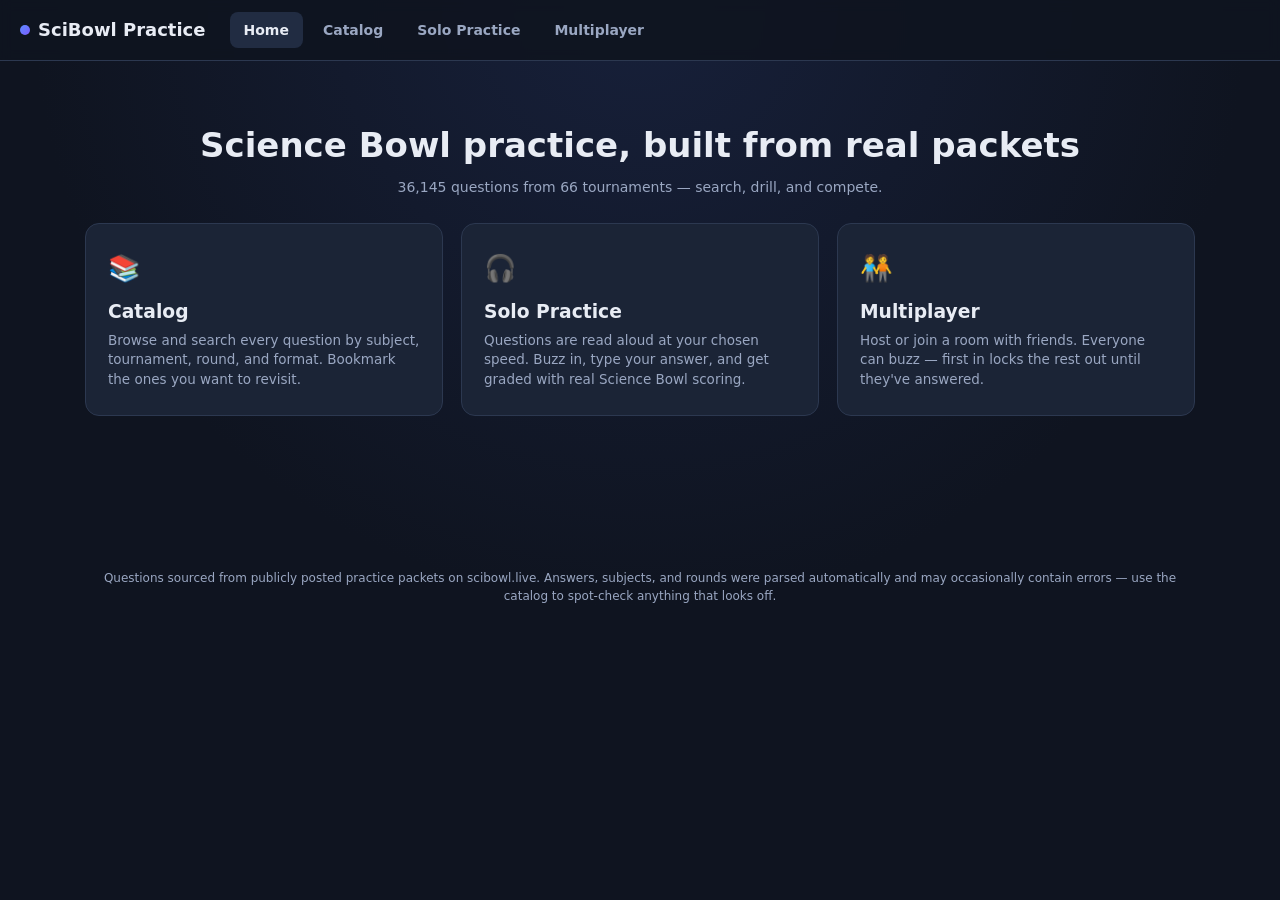
==== index.html @ faf5f8a8 "Add files via upload" ====
<!DOCTYPE html>
<html lang="en">
<head>
<meta charset="UTF-8" />
<meta name="viewport" content="width=device-width, initial-scale=1.0" />
<title>SciBowl Practice</title>
<link rel="stylesheet" href="css/style.css" />
</head>
<body>
<nav class="nav">
  <div class="brand"><span class="dot"></span> SciBowl Practice</div>
  <a class="navlink active" href="index.html">Home</a>
  <a class="navlink" href="catalog.html">Catalog</a>
  <a class="navlink" href="solo.html">Solo Practice</a>
  <a class="navlink" href="multiplayer.html">Multiplayer</a>
  <div class="spacer"></div>
  <span class="bookmark-count" id="bmCount"></span>
</nav>

<div class="hero">
  <h1>Science Bowl practice, built from real packets</h1>
  <p class="subtitle" id="tagline">Loading question bank…</p>

  <div class="mode-grid container" style="padding-top:0;">
    <a class="mode-card" href="catalog.html">
      <div class="icon">📚</div>
      <h3>Catalog</h3>
      <p>Browse and search every question by subject, tournament, round, and format. Bookmark the ones you want to revisit.</p>
    </a>
    <a class="mode-card" href="solo.html">
      <div class="icon">🎧</div>
      <h3>Solo Practice</h3>
      <p>Questions are read aloud at your chosen speed. Buzz in, type your answer, and get graded with real Science Bowl scoring.</p>
    </a>
    <a class="mode-card" href="multiplayer.html">
      <div class="icon">🧑‍🤝‍🧑</div>
      <h3>Multiplayer</h3>
      <p>Host or join a room with friends. Everyone can buzz — first in locks the rest out until they've answered.</p>
    </a>
  </div>
</div>

<div class="container">
  <div class="footer-note">
    Questions sourced from publicly posted practice packets on scibowl.live. Answers, subjects, and rounds were parsed automatically and may occasionally contain errors — use the catalog to spot-check anything that looks off.
  </div>
</div>

<script src="js/data.js"></script>
<script>
  SBData.load().then(() => {
    const n = SBData.meta.totalQuestions.toLocaleString();
    const t = SBData.meta.tournaments.length;
    document.getElementById('tagline').textContent = `${n} questions from ${t} tournaments — search, drill, and compete.`;
    const bm = SBData.bookmarks.count();
    document.getElementById('bmCount').textContent = bm ? `★ ${bm} bookmarked` : '';
  }).catch(() => {
    document.getElementById('tagline').textContent = 'Could not load the question bank. Try refreshing.';
  });
</script>
</body>
</html>
---- css/style.css ----
:root {
  --bg: #0f1420;
  --bg-alt: #161d2e;
  --panel: #1b2436;
  --panel-2: #212c42;
  --border: #2c3850;
  --text: #e8ecf4;
  --text-dim: #9aa7c2;
  --accent: #5b8cff;
  --accent-2: #7c5cff;
  --good: #35c281;
  --bad: #ef5a6f;
  --warn: #e8b445;
  --math: #5b8cff;
  --phys: #7c5cff;
  --bio: #35c281;
  --chem: #e8b445;
  --ess: #38c6d9;
  --energy: #ef8a5a;
  --other: #9aa7c2;
  --radius: 10px;
  --shadow: 0 4px 18px rgba(0,0,0,0.35);
}

* { box-sizing: border-box; }
html, body { height: 100%; }
body {
  margin: 0;
  background: radial-gradient(circle at top, #17203a 0%, var(--bg) 55%);
  color: var(--text);
  font-family: 'Segoe UI', system-ui, -apple-system, Roboto, Helvetica, Arial, sans-serif;
  line-height: 1.45;
}

a { color: var(--accent); text-decoration: none; }
a:hover { text-decoration: underline; }

.nav {
  display: flex;
  align-items: center;
  gap: 6px;
  padding: 12px 20px;
  background: rgba(15, 20, 32, 0.9);
  border-bottom: 1px solid var(--border);
  position: sticky;
  top: 0;
  z-index: 50;
  backdrop-filter: blur(6px);
}
.nav .brand {
  font-weight: 700;
  font-size: 18px;
  margin-right: 18px;
  display: flex;
  align-items: center;
  gap: 8px;
  color: var(--text);
}
.nav .brand .dot { width: 10px; height: 10px; border-radius: 50%; background: linear-gradient(135deg, var(--accent), var(--accent-2)); display: inline-block; }
.nav a.navlink {
  padding: 8px 14px;
  border-radius: 8px;
  color: var(--text-dim);
  font-weight: 600;
  font-size: 14px;
}
.nav a.navlink:hover { color: var(--text); text-decoration: none; background: var(--panel); }
.nav a.navlink.active { color: var(--text); background: var(--panel-2); }
.nav .spacer { flex: 1; }
.nav .bookmark-count { font-size: 13px; color: var(--text-dim); }

.container { max-width: 1150px; margin: 0 auto; padding: 24px 20px 60px; }

h1, h2, h3 { color: var(--text); font-weight: 700; }
h1 { font-size: 26px; margin: 0 0 6px; }
h2 { font-size: 19px; }
.subtitle { color: var(--text-dim); margin: 0 0 22px; font-size: 14px; }

.panel {
  background: var(--panel);
  border: 1px solid var(--border);
  border-radius: var(--radius);
  padding: 18px;
  box-shadow: var(--shadow);
}

.btn {
  display: inline-flex;
  align-items: center;
  gap: 6px;
  border: 1px solid var(--border);
  background: var(--panel-2);
  color: var(--text);
  padding: 9px 16px;
  border-radius: 8px;
  font-size: 14px;
  font-weight: 600;
  cursor: pointer;
  transition: transform .05s ease, background .15s ease, border-color .15s ease;
}
.btn:hover { background: #29354e; border-color: #3a4968; }
.btn:active { transform: scale(0.97); }
.btn.primary { background: linear-gradient(135deg, var(--accent), var(--accent-2)); border-color: transparent; }
.btn.primary:hover { filter: brightness(1.08); }
.btn.good { background: var(--good); border-color: transparent; color: #06301c; }
.btn.bad { background: var(--bad); border-color: transparent; color: #340810; }
.btn.ghost { background: transparent; }
.btn:disabled { opacity: 0.45; cursor: not-allowed; }
.btn.small { padding: 6px 10px; font-size: 12.5px; }

input[type="text"], input[type="search"], select, textarea {
  background: var(--bg-alt);
  border: 1px solid var(--border);
  color: var(--text);
  padding: 9px 12px;
  border-radius: 8px;
  font-size: 14px;
  outline: none;
  font-family: inherit;
}
input[type="text"]:focus, input[type="search"]:focus, select:focus, textarea:focus {
  border-color: var(--accent);
}
input[type="range"] { accent-color: var(--accent); }

.chip {
  display: inline-flex;
  align-items: center;
  gap: 6px;
  padding: 5px 11px;
  border-radius: 999px;
  font-size: 12.5px;
  font-weight: 700;
  letter-spacing: .2px;
  border: 1px solid transparent;
  background: var(--panel-2);
  color: var(--text-dim);
  cursor: pointer;
  user-select: none;
}
.chip.active { color: #fff; }
.chip[data-subject="math"].active { background: var(--math); }
.chip[data-subject="phys"].active { background: var(--phys); }
.chip[data-subject="bio"].active { background: var(--bio); }
.chip[data-subject="chem"].active { background: var(--chem); color: #201700;}
.chip[data-subject="ess"].active { background: var(--ess); color: #001a1e;}
.chip[data-subject="energy"].active { background: var(--energy); }
.chip[data-subject="other"].active { background: var(--other); color: #14181f; }
.chip.active:not([data-subject]) { background: var(--accent); }

.tag {
  display: inline-flex;
  align-items: center;
  padding: 2px 9px;
  border-radius: 6px;
  font-size: 11.5px;
  font-weight: 700;
  text-transform: uppercase;
  letter-spacing: .3px;
}
.tag.subject-math { background: rgba(91,140,255,.18); color: #8fb0ff; }
.tag.subject-phys { background: rgba(124,92,255,.18); color: #b7a4ff; }
.tag.subject-bio { background: rgba(53,194,129,.18); color: #7fe0af; }
.tag.subject-chem { background: rgba(232,180,69,.18); color: #f3cd77; }
.tag.subject-ess { background: rgba(56,198,217,.18); color: #7fe3f0; }
.tag.subject-energy { background: rgba(239,138,90,.18); color: #f7ab82; }
.tag.subject-other { background: rgba(154,167,194,.18); color: #c3cbdd; }
.tag.fmt { background: var(--bg-alt); color: var(--text-dim); }
.tag.qtype-tossup { background: rgba(91,140,255,.15); color: #9db8ff; }
.tag.qtype-bonus { background: rgba(232,180,69,.15); color: #f3cd77; }
.tag.diff-DE { background: rgba(239,90,111,.15); color: #f79aa8; }
.tag.diff-RR { background: rgba(53,194,129,.15); color: #7fe0af; }
.tag.diff-Unknown { background: var(--bg-alt); color: var(--text-dim); }

.grid-filters {
  display: grid;
  grid-template-columns: repeat(auto-fit, minmax(220px, 1fr));
  gap: 16px;
}
.field-label { font-size: 12.5px; font-weight: 700; text-transform: uppercase; letter-spacing: .4px; color: var(--text-dim); margin-bottom: 8px; display:block; }
.chip-row { display: flex; flex-wrap: wrap; gap: 8px; }

.q-card {
  background: var(--bg-alt);
  border: 1px solid var(--border);
  border-radius: var(--radius);
  padding: 14px 16px;
  margin-bottom: 10px;
}
.q-card .meta-row { display: flex; gap: 6px; flex-wrap: wrap; align-items: center; margin-bottom: 8px; }
.q-card .q-text { font-size: 15px; margin: 6px 0; }
.q-card .a-text { color: var(--good); font-weight: 700; font-size: 14px; }
.q-card .src { color: var(--text-dim); font-size: 12px; margin-top: 6px; }
.q-card .choices { color: var(--text-dim); font-size: 13.5px; margin: 4px 0; }
.q-card .actions { display:flex; gap:8px; margin-top:10px; }

.empty-state { text-align: center; color: var(--text-dim); padding: 60px 20px; }

.pagination { display: flex; align-items: center; justify-content: center; gap: 10px; margin-top: 18px; }
.pagination span { color: var(--text-dim); font-size: 13px; }

/* ---------------- Solo / Multiplayer game screen ---------------- */
.game-wrap { max-width: 880px; margin: 0 auto; padding: 26px 20px 80px; }
.score-bar {
  display: flex; align-items: center; justify-content: space-between;
  background: var(--panel); border: 1px solid var(--border); border-radius: var(--radius);
  padding: 12px 18px; margin-bottom: 18px; gap: 12px; flex-wrap: wrap;
}
.score-bar .score { font-size: 22px; font-weight: 800; }
.score-bar .score.neg { color: var(--bad); }
.score-bar .score.pos { color: var(--good); }
.qcount { color: var(--text-dim); font-size: 13px; }

.meta-strip { display: flex; gap: 8px; flex-wrap: wrap; margin-bottom: 14px; }

.question-panel {
  background: var(--panel);
  border: 1px solid var(--border);
  border-radius: var(--radius);
  padding: 28px 26px;
  min-height: 220px;
  box-shadow: var(--shadow);
  position: relative;
}
.question-panel .q-display { font-size: 19px; line-height: 1.6; white-space: pre-wrap; }
.question-panel .q-display.reading .word-cursor { background: rgba(91,140,255,.28); border-radius: 3px; }
.choices-display { margin-top: 16px; display: grid; grid-template-columns: 1fr 1fr; gap: 10px; }
.choice-box { border: 1px solid var(--border); background: var(--bg-alt); border-radius: 8px; padding: 10px 12px; font-size: 14.5px; }
.choice-box .letter { color: var(--accent); font-weight: 800; margin-right: 6px; }
.choice-box.reveal-correct { border-color: var(--good); background: rgba(53,194,129,.12); }

.timer-row { display: flex; align-items: center; gap: 12px; margin-top: 20px; }
.timer-bar-track { flex: 1; height: 10px; border-radius: 6px; background: var(--bg-alt); overflow: hidden; border: 1px solid var(--border); }
.timer-bar-fill { height: 100%; background: linear-gradient(90deg, var(--accent), var(--accent-2)); width: 100%; transition: width .1s linear; }
.timer-bar-fill.answer { background: linear-gradient(90deg, var(--warn), var(--bad)); }
.timer-label { font-variant-numeric: tabular-nums; color: var(--text-dim); font-size: 13px; min-width: 40px; text-align: right; }

.status-pill {
  display:inline-flex; align-items:center; gap:6px; padding: 4px 12px; border-radius: 999px;
  font-size: 12.5px; font-weight: 700; background: var(--bg-alt); color: var(--text-dim); margin-bottom: 12px;
}
.status-pill.live { color: #fff; background: var(--accent); }
.status-pill.buzzed { background: var(--warn); color: #241a00; }
.status-pill.answering { background: var(--accent-2); color: #fff; }
.status-pill.correct { background: var(--good); color: #06301c; }
.status-pill.incorrect { background: var(--bad); color: #340810; }
.status-pill.revealed { background: var(--panel-2); }

.answer-input-row { display: flex; gap: 10px; margin-top: 18px; }
.answer-input-row input { flex: 1; font-size: 16px; padding: 12px 14px; }

.reveal-box {
  margin-top: 20px; padding: 16px 18px; border-radius: var(--radius);
  background: var(--bg-alt); border: 1px solid var(--border);
}
.reveal-box .ans-line { font-size: 16px; color: var(--good); font-weight: 700; margin-bottom: 6px; }
.reveal-box .alt-line { color: var(--text-dim); font-size: 13px; margin-bottom: 3px; }
.reveal-box .src-line { color: var(--text-dim); font-size: 12.5px; margin-top: 10px; }

.controls-row { display: flex; gap: 10px; margin-top: 20px; flex-wrap: wrap; align-items: center; }
.shortcut-hint { color: var(--text-dim); font-size: 12px; margin-left: auto; }
kbd {
  background: var(--bg-alt); border: 1px solid var(--border); border-bottom-width: 2px;
  border-radius: 5px; padding: 1px 6px; font-size: 11.5px; font-family: inherit; color: var(--text);
}

.setup-grid { display: grid; grid-template-columns: 2fr 1fr; gap: 20px; align-items: start; }
@media (max-width: 820px) { .setup-grid { grid-template-columns: 1fr; } .choices-display { grid-template-columns: 1fr; } }

.slider-row { display: flex; align-items: center; gap: 12px; }
.slider-row input[type=range] { flex: 1; }
.slider-value { min-width: 54px; text-align: right; color: var(--text-dim); font-size: 13px; }

.section-title { font-size: 13px; text-transform: uppercase; letter-spacing: .5px; color: var(--text-dim); font-weight: 700; margin: 22px 0 10px; }
.section-title:first-child { margin-top: 0; }

.summary-row { display: flex; gap: 14px; flex-wrap: wrap; margin-top: 18px; }
.summary-stat { background: var(--bg-alt); border: 1px solid var(--border); border-radius: 10px; padding: 12px 18px; min-width: 110px; text-align:center; }
.summary-stat .n { font-size: 22px; font-weight: 800; }
.summary-stat .l { font-size: 11.5px; color: var(--text-dim); text-transform: uppercase; }

.hero {
  text-align: center; padding: 60px 20px 30px;
}
.hero h1 { font-size: 34px; }
.mode-grid { display: grid; grid-template-columns: repeat(3, 1fr); gap: 18px; margin-top: 26px; }
@media (max-width: 760px) { .mode-grid { grid-template-columns: 1fr; } }
.mode-card {
  background: var(--panel); border: 1px solid var(--border); border-radius: 14px;
  padding: 26px 22px; text-align: left; transition: transform .12s ease, border-color .12s ease;
}
.mode-card:hover { transform: translateY(-3px); border-color: var(--accent); text-decoration: none; }
.mode-card h3 { margin: 10px 0 6px; }
.mode-card p { color: var(--text-dim); font-size: 13.5px; margin: 0; }
.mode-card .icon { font-size: 26px; }

.mp-players { display: flex; flex-direction: column; gap: 8px; margin-top: 10px; }
.mp-player-row {
  display:flex; align-items:center; justify-content:space-between; gap: 10px;
  background: var(--bg-alt); border: 1px solid var(--border); border-radius: 8px; padding: 10px 14px;
}
.mp-player-row.me { border-color: var(--accent); }
.mp-player-row .name { font-weight: 700; }
.mp-player-row .pts { font-variant-numeric: tabular-nums; font-weight: 800; }
.mp-player-row.buzzed { border-color: var(--warn); background: rgba(232,180,69,.08); }
.mp-player-row .badge { font-size: 11px; color: var(--text-dim); }

.room-code {
  font-family: 'Courier New', monospace; font-size: 26px; letter-spacing: 3px; font-weight: 800;
  background: var(--bg-alt); border: 1px dashed var(--border); border-radius: 10px; padding: 10px 18px;
  display: inline-block;
}

.small-note { color: var(--text-dim); font-size: 12.5px; }

.loading-overlay {
  position: fixed; inset: 0; background: var(--bg); display: flex; align-items: center; justify-content: center;
  flex-direction: column; gap: 14px; z-index: 999;
}
.spinner {
  width: 34px; height: 34px; border-radius: 50%; border: 3px solid var(--border); border-top-color: var(--accent);
  animation: spin 0.8s linear infinite;
}
@keyframes spin { to { transform: rotate(360deg); } }

.footer-note { text-align: center; color: var(--text-dim); font-size: 12px; margin-top: 40px; }

::-webkit-scrollbar { width: 10px; height: 10px; }
::-webkit-scrollbar-thumb { background: var(--border); border-radius: 6px; }
::-webkit-scrollbar-track { background: transparent; }
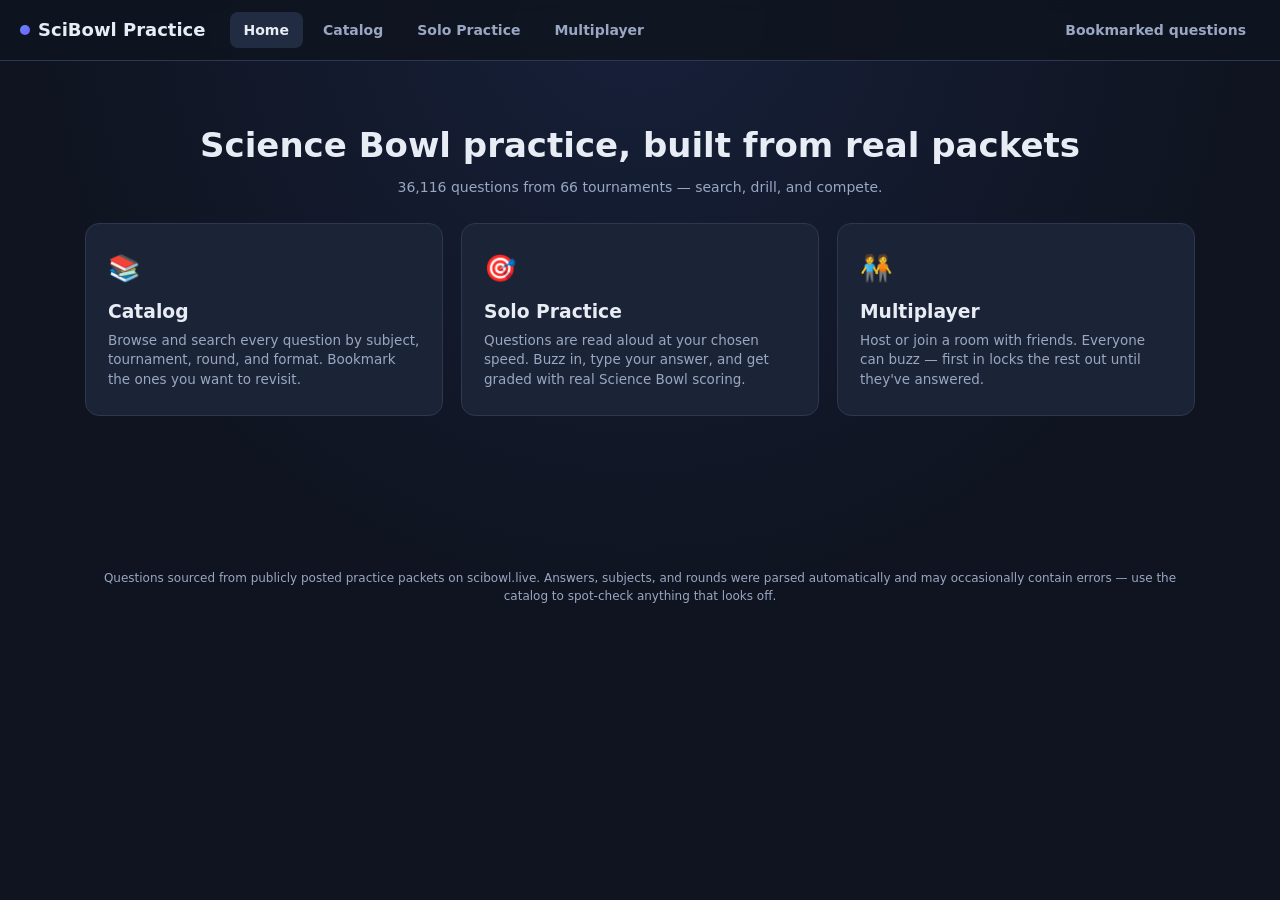
==== commit dad3acbe: "Add files via upload" ====
--- a/index.html
+++ b/index.html
@@ -14,7 +14,7 @@
   <a class="navlink" href="solo.html">Solo Practice</a>
   <a class="navlink" href="multiplayer.html">Multiplayer</a>
   <div class="spacer"></div>
-  <span class="bookmark-count" id="bmCount"></span>
+  <a class="navlink" href="bookmarks.html">Bookmarked questions</a>
 </nav>
 
 <div class="hero">
@@ -28,7 +28,7 @@
       <p>Browse and search every question by subject, tournament, round, and format. Bookmark the ones you want to revisit.</p>
     </a>
     <a class="mode-card" href="solo.html">
-      <div class="icon">🎧</div>
+      <div class="icon">🎯</div>
       <h3>Solo Practice</h3>
       <p>Questions are read aloud at your chosen speed. Buzz in, type your answer, and get graded with real Science Bowl scoring.</p>
     </a>
@@ -52,8 +52,6 @@
     const n = SBData.meta.totalQuestions.toLocaleString();
     const t = SBData.meta.tournaments.length;
     document.getElementById('tagline').textContent = `${n} questions from ${t} tournaments — search, drill, and compete.`;
-    const bm = SBData.bookmarks.count();
-    document.getElementById('bmCount').textContent = bm ? `★ ${bm} bookmarked` : '';
   }).catch(() => {
     document.getElementById('tagline').textContent = 'Could not load the question bank. Try refreshing.';
   });
--- a/css/style.css
+++ b/css/style.css
@@ -168,9 +168,8 @@
 .tag.fmt { background: var(--bg-alt); color: var(--text-dim); }
 .tag.qtype-tossup { background: rgba(91,140,255,.15); color: #9db8ff; }
 .tag.qtype-bonus { background: rgba(232,180,69,.15); color: #f3cd77; }
-.tag.diff-DE { background: rgba(239,90,111,.15); color: #f79aa8; }
-.tag.diff-RR { background: rgba(53,194,129,.15); color: #7fe0af; }
-.tag.diff-Unknown { background: var(--bg-alt); color: var(--text-dim); }
+.tag.round { background: var(--bg-alt); color: var(--text-dim); }
+.tag.visual-warn { background: rgba(232,180,69,.18); color: var(--warn); text-transform: none; }
 
 .grid-filters {
   display: grid;
@@ -179,6 +178,14 @@
 }
 .field-label { font-size: 12.5px; font-weight: 700; text-transform: uppercase; letter-spacing: .4px; color: var(--text-dim); margin-bottom: 8px; display:block; }
 .chip-row { display: flex; flex-wrap: wrap; gap: 8px; }
+
+.filter-head { display: flex; align-items: center; justify-content: space-between; margin-bottom: 4px; flex-wrap: wrap; gap: 8px; }
+.filter-actions { display: flex; gap: 8px; }
+
+.icon-btn {
+  width: 36px; height: 36px; padding: 0; justify-content: center; font-size: 17px; line-height: 1;
+}
+.icon-btn.active { color: var(--warn); border-color: var(--warn); }
 
 .q-card {
   background: var(--bg-alt);
@@ -201,6 +208,7 @@
 
 /* ---------------- Solo / Multiplayer game screen ---------------- */
 .game-wrap { max-width: 880px; margin: 0 auto; padding: 26px 20px 80px; }
+.game-wrap.mp-layout { max-width: 1150px; }
 .score-bar {
   display: flex; align-items: center; justify-content: space-between;
   background: var(--panel); border: 1px solid var(--border); border-radius: var(--radius);
@@ -210,6 +218,19 @@
 .score-bar .score.neg { color: var(--bad); }
 .score-bar .score.pos { color: var(--good); }
 .qcount { color: var(--text-dim); font-size: 13px; }
+
+.stat-group { display: flex; gap: 10px; }
+.stat-pill { display: flex; flex-direction: column; align-items: center; min-width: 56px; }
+.stat-pill .n { font-size: 19px; font-weight: 800; line-height: 1.1; }
+.stat-pill .l { font-size: 10.5px; text-transform: uppercase; letter-spacing: .3px; color: var(--text-dim); }
+.stat-pill.correct .n { color: var(--good); }
+.stat-pill.incorrect .n { color: var(--bad); }
+.stat-pill.skipped .n { color: var(--text-dim); }
+
+.pause-badge {
+  display: inline-flex; align-items: center; gap: 4px; font-size: 12.5px; font-weight: 700;
+  color: var(--warn); background: rgba(232,180,69,.14); padding: 5px 10px; border-radius: 999px;
+}
 
 .meta-strip { display: flex; gap: 8px; flex-wrap: wrap; margin-bottom: 14px; }
 
@@ -223,11 +244,12 @@
   position: relative;
 }
 .question-panel .q-display { font-size: 19px; line-height: 1.6; white-space: pre-wrap; }
-.question-panel .q-display.reading .word-cursor { background: rgba(91,140,255,.28); border-radius: 3px; }
 .choices-display { margin-top: 16px; display: grid; grid-template-columns: 1fr 1fr; gap: 10px; }
 .choice-box { border: 1px solid var(--border); background: var(--bg-alt); border-radius: 8px; padding: 10px 12px; font-size: 14.5px; }
 .choice-box .letter { color: var(--accent); font-weight: 800; margin-right: 6px; }
 .choice-box.reveal-correct { border-color: var(--good); background: rgba(53,194,129,.12); }
+.choice-box.clickable { cursor: pointer; transition: border-color .12s ease, background .12s ease; }
+.choice-box.clickable:hover { border-color: var(--accent); background: var(--panel-2); }
 
 .timer-row { display: flex; align-items: center; gap: 12px; margin-top: 20px; }
 .timer-bar-track { flex: 1; height: 10px; border-radius: 6px; background: var(--bg-alt); overflow: hidden; border: 1px solid var(--border); }
@@ -274,6 +296,23 @@
 .section-title { font-size: 13px; text-transform: uppercase; letter-spacing: .5px; color: var(--text-dim); font-weight: 700; margin: 22px 0 10px; }
 .section-title:first-child { margin-top: 0; }
 
+.q-log { display: flex; flex-wrap: wrap; gap: 6px; margin-top: 22px; padding-top: 16px; border-top: 1px solid var(--border); }
+.q-log-chip { width: 14px; height: 14px; border-radius: 4px; background: var(--bg-alt); border: 1px solid var(--border); cursor: default; }
+.q-log-chip.correct { background: var(--good); border-color: transparent; }
+.q-log-chip.incorrect { background: var(--bad); border-color: transparent; }
+.q-log-chip.skipped { background: var(--text-dim); border-color: transparent; opacity: .55; }
+
+.mp-layout { display: flex; gap: 22px; align-items: flex-start; }
+.mp-main { flex: 1; min-width: 0; }
+.mp-sidebar {
+  width: 260px; flex-shrink: 0; background: var(--panel); border: 1px solid var(--border);
+  border-radius: var(--radius); padding: 16px; position: sticky; top: 76px;
+}
+@media (max-width: 900px) {
+  .mp-layout { flex-direction: column; }
+  .mp-sidebar { width: 100%; position: static; }
+}
+
 .summary-row { display: flex; gap: 14px; flex-wrap: wrap; margin-top: 18px; }
 .summary-stat { background: var(--bg-alt); border: 1px solid var(--border); border-radius: 10px; padding: 12px 18px; min-width: 110px; text-align:center; }
 .summary-stat .n { font-size: 22px; font-weight: 800; }
@@ -313,16 +352,6 @@
 
 .small-note { color: var(--text-dim); font-size: 12.5px; }
 
-.loading-overlay {
-  position: fixed; inset: 0; background: var(--bg); display: flex; align-items: center; justify-content: center;
-  flex-direction: column; gap: 14px; z-index: 999;
-}
-.spinner {
-  width: 34px; height: 34px; border-radius: 50%; border: 3px solid var(--border); border-top-color: var(--accent);
-  animation: spin 0.8s linear infinite;
-}
-@keyframes spin { to { transform: rotate(360deg); } }
-
 .footer-note { text-align: center; color: var(--text-dim); font-size: 12px; margin-top: 40px; }
 
 ::-webkit-scrollbar { width: 10px; height: 10px; }
